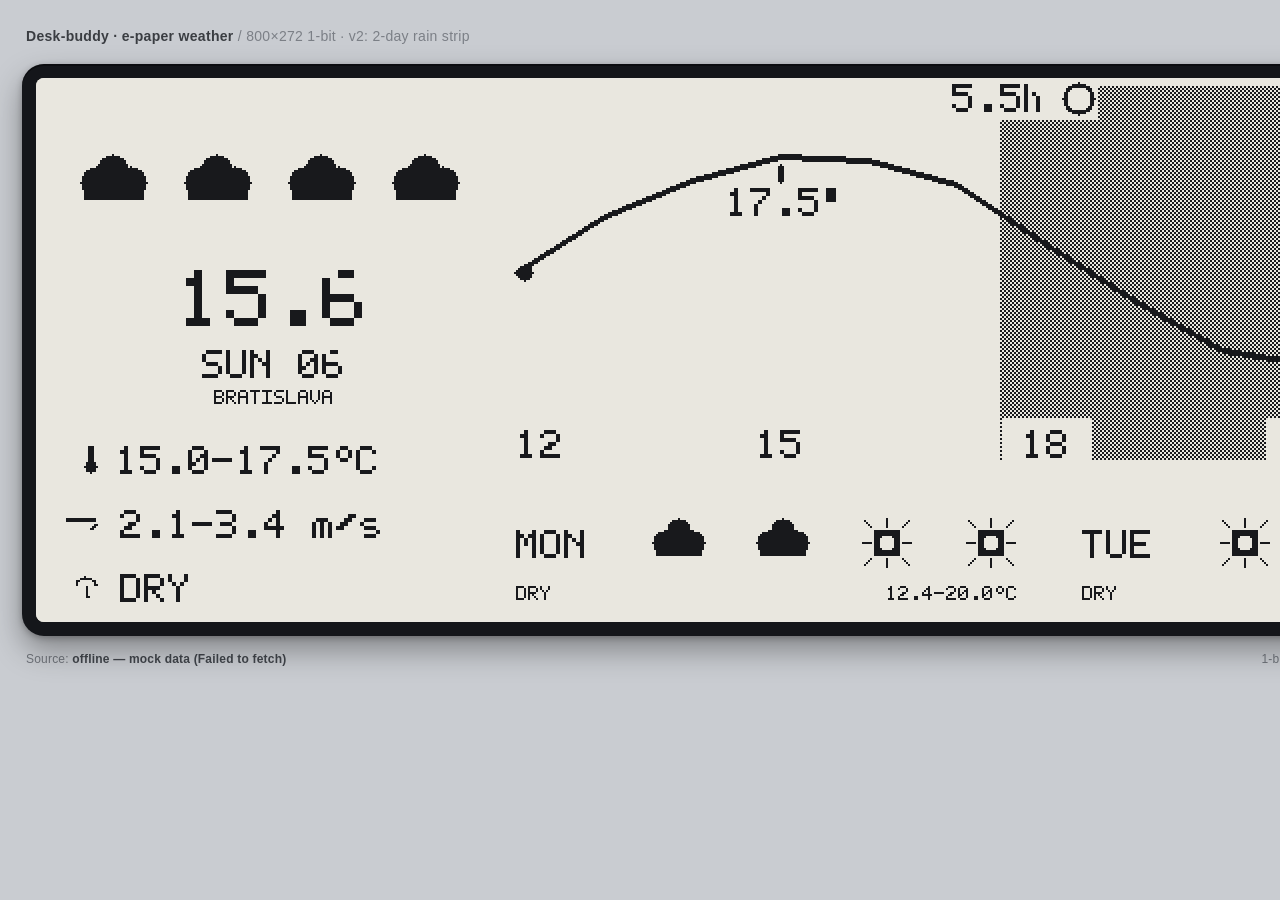
==== epaper-panel-weather/web/panel_v2.html @ a5690dab "init" ====
<!doctype html>
<html lang="en">
<head>
<meta charset="utf-8">
<meta name="viewport" content="width=1672">
<title>Desk-buddy · e-paper weather v2 (live)</title>
<link rel="stylesheet" href="./panel_v2/panel_v2.css">
</head>
<body>
<div class="page">
  <div class="bar">
    <div class="title">Desk-buddy · e-paper weather <span>/ 800&times;272 1-bit · v2: 2-day rain strip</span></div>
    <div class="pill" id="pill"><span class="dot"></span><span id="pillTxt">LOADING&hellip;</span></div>
  </div>
  <div class="device"><canvas id="panel" width="800" height="272"></canvas></div>
  <div class="foot">
    <div>Source: <b id="srcTxt">&mdash;</b></div>
    <div>1-bit e-ink · paper #e9e7df / ink #18191c · 2&times; nearest-neighbour scale</div>
  </div>
</div>

<!-- v2 design, split into modules in ./panel_v2/.
     1:1 firmware port of the primitives (setPx/fillRect/thickLine/fillCircle,
     GLYPHS, putText, fmtNum) + the v2 layout (2-day rain strip, left-column
     CURRENT INFO rows, moon phase).
     Classic ordered <script> tags (NOT ES modules) because this file is opened
     via file://, where module scripts are CORS-blocked. Load order is fixed:
     canvas -> font -> icons -> ui -> data -> app. All share the global scope;
     cross-module reads live in function bodies, resolved once app.js boot() runs.
     Query params: ?mode=auto|live|mock  &state=DRY|RAIN|SNOW|STORM  &range=slash|tilde|underscore -->
<script src="./panel_v2/canvas.js"></script>
<script src="./panel_v2/font.js"></script>
<script src="./panel_v2/icons.js"></script>
<script src="./panel_v2/ui.js"></script>
<script src="./panel_v2/data.js"></script>
<script src="./panel_v2/app.js"></script>
</body>
</html>
---- epaper-panel-weather/web/panel_v2/panel_v2.css ----
/* panel_v2.css — page chrome around the 1-bit e-ink canvas (device frame, status
 * pill, source footer). The canvas itself is drawn by the panel_v2/*.js modules. */
:root{ --page-bg:#c9ccd1; --bezel:#14161a; --paper:#e9e7df; --ink:#18191c; }
*{ box-sizing:border-box; margin:0; padding:0; }
html,body{ background:var(--page-bg); }
body{ font-family:-apple-system,"Segoe UI",Roboto,Helvetica,Arial,sans-serif; color:#2a2c30; -webkit-font-smoothing:antialiased; }
.page{ width:1672px; padding:22px; background:var(--page-bg); display:flex; flex-direction:column; gap:16px; }
.bar{ display:flex; align-items:center; justify-content:space-between; padding:2px 4px 0; }
.bar .title{ font-size:14px; font-weight:600; letter-spacing:.3px; color:#3a3d42; }
.bar .title span{ color:#7b7f86; font-weight:400; }
.pill{ display:inline-flex; align-items:center; gap:8px; font-size:12px; font-weight:600; letter-spacing:.4px; padding:5px 12px; border-radius:999px; background:#ffffffaa; color:#2a2c30; box-shadow:0 1px 2px rgba(0,0,0,.12); }
.pill .dot{ width:9px; height:9px; border-radius:50%; background:#9aa0a6; }
.pill.live  .dot{ background:#1f9d55; box-shadow:0 0 0 3px #1f9d5522; }
.pill.mock  .dot{ background:#d98a1f; box-shadow:0 0 0 3px #d98a1f22; }
.pill.err   .dot{ background:#d64545; box-shadow:0 0 0 3px #d6454522; }
.device{ width:1628px; background:var(--bezel); padding:14px; border-radius:22px; box-shadow:0 2px 0 #0006 inset,0 14px 30px rgba(0,0,0,.35),0 2px 6px rgba(0,0,0,.25); position:relative; }
.device::after{ content:""; position:absolute; inset:14px; border-radius:10px; box-shadow:0 0 0 1px rgba(255,255,255,.06) inset; pointer-events:none; }
canvas#panel{ display:block; width:1600px; height:544px; image-rendering:pixelated; image-rendering:crisp-edges; background:var(--paper); border-radius:8px; }
.foot{ display:flex; align-items:center; justify-content:space-between; padding:0 4px; font-size:12px; color:#6f737a; letter-spacing:.2px; }
.foot b{ color:#41454b; font-weight:600; }
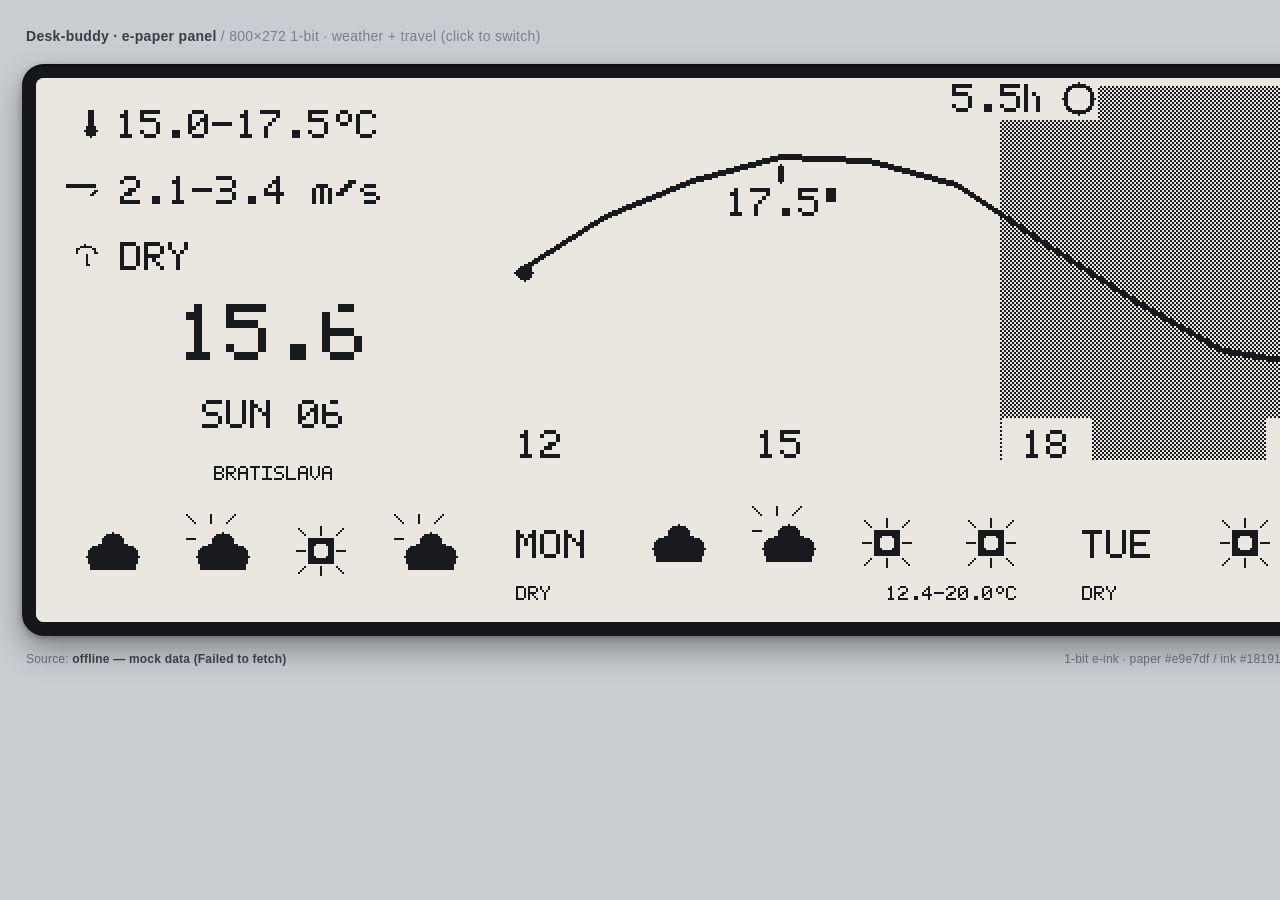
==== commit 440f369a: "init" ====
--- a/epaper-panel-weather/web/panel_v2.html
+++ b/epaper-panel-weather/web/panel_v2.html
@@ -3,19 +3,19 @@
 <head>
 <meta charset="utf-8">
 <meta name="viewport" content="width=1672">
-<title>Desk-buddy · e-paper weather v2 (live)</title>
+<title>Desk-buddy · e-paper panel (weather + travel)</title>
 <link rel="stylesheet" href="./panel_v2/panel_v2.css">
 </head>
 <body>
 <div class="page">
   <div class="bar">
-    <div class="title">Desk-buddy · e-paper weather <span>/ 800&times;272 1-bit · v2: 2-day rain strip</span></div>
+    <div class="title">Desk-buddy · e-paper panel <span>/ 800&times;272 1-bit · weather + travel (click to switch)</span></div>
     <div class="pill" id="pill"><span class="dot"></span><span id="pillTxt">LOADING&hellip;</span></div>
   </div>
   <div class="device"><canvas id="panel" width="800" height="272"></canvas></div>
   <div class="foot">
     <div>Source: <b id="srcTxt">&mdash;</b></div>
-    <div>1-bit e-ink · paper #e9e7df / ink #18191c · 2&times; nearest-neighbour scale</div>
+    <div>1-bit e-ink · paper #e9e7df / ink #18191c · 2&times; nearest-neighbour scale · <b>click the panel</b>: weather &harr; travel</div>
   </div>
 </div>
 
@@ -25,14 +25,23 @@
      CURRENT INFO rows, moon phase).
      Classic ordered <script> tags (NOT ES modules) because this file is opened
      via file://, where module scripts are CORS-blocked. Load order is fixed:
-     canvas -> font -> icons -> ui -> data -> app. All share the global scope;
-     cross-module reads live in function bodies, resolved once app.js boot() runs.
-     Query params: ?mode=auto|live|mock  &state=DRY|RAIN|SNOW|STORM  &range=slash|tilde|underscore -->
+     canvas -> font -> icons -> ui -> data -> travel_icons -> travel_ui ->
+     travel_data -> app. All share the global scope; cross-module reads live in
+     function bodies, resolved once app.js boot() runs. (travel_data.js reads
+     params/MODE from data.js, so it must load after it.)
+     Two views over one shared canvas: WEATHER = icons+ui+data,
+     TRAVEL = travel_icons+travel_ui+travel_data; app.js toggles them on a
+     panel click (firmware: rotary center-press).
+     Query params: ?mode=auto|live|mock  &page=travel  &url=<travel-json>
+     (weather: &state=DRY|RAIN|SNOW|STORM  &range=slash|tilde|underscore) -->
 <script src="./panel_v2/canvas.js"></script>
 <script src="./panel_v2/font.js"></script>
 <script src="./panel_v2/icons.js"></script>
 <script src="./panel_v2/ui.js"></script>
 <script src="./panel_v2/data.js"></script>
+<script src="./panel_v2/travel_icons.js"></script>
+<script src="./panel_v2/travel_ui.js"></script>
+<script src="./panel_v2/travel_data.js"></script>
 <script src="./panel_v2/app.js"></script>
 </body>
 </html>
